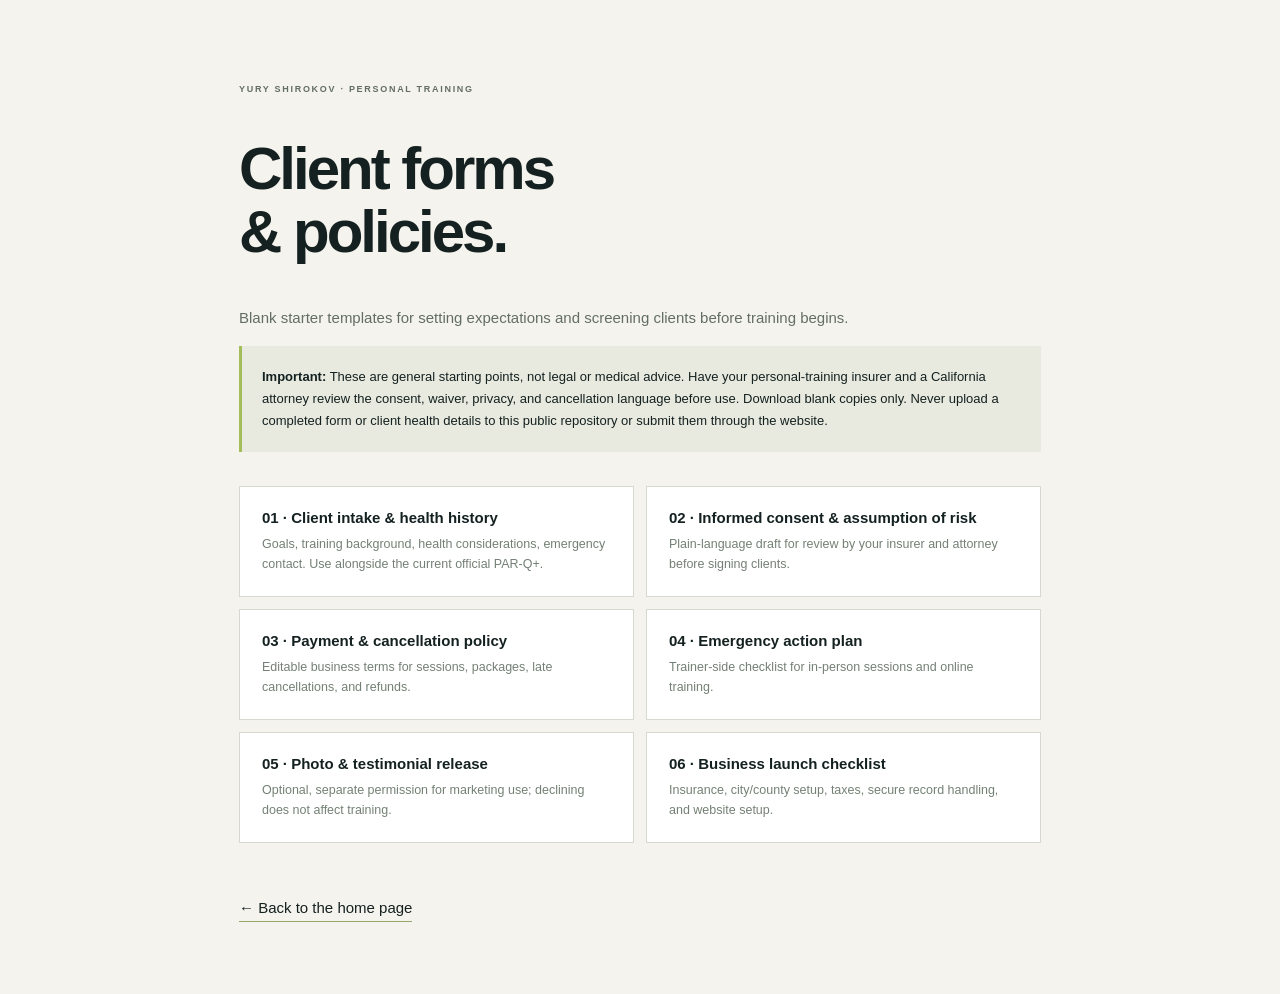
==== docs/index.html @ eaef8ebf "Add index.html" ====
<!doctype html>
<html lang="en"><head><meta charset="utf-8"><meta name="viewport" content="width=device-width,initial-scale=1"><meta name="robots" content="noindex"><title>Client Forms & Policies | Yury Shirokov</title><link rel="stylesheet" href="../styles.css"><style>.docs{max-width:850px;margin:auto;padding:72px 24px}.docs h1{font:800 clamp(38px,6vw,60px)/1.05 'Manrope',sans-serif;letter-spacing:-.05em}.docs>p{color:#626e64;line-height:1.8}.doc-list{display:grid;grid-template-columns:1fr 1fr;gap:12px;margin:34px 0}.doc-list a{padding:22px;border:1px solid #d6dace;background:#fff}.doc-list a:hover{border-color:#9cb45c}.doc-list strong,.doc-list small{display:block}.doc-list small{color:#748075;line-height:1.6;margin-top:8px}.warning{padding:20px;background:#e8eadf;border-left:3px solid #a4bd5b;line-height:1.7;font-size:13px}.back{display:inline-block;margin-top:22px;border-bottom:1px solid #94a66c;padding-bottom:5px}@media(max-width:600px){.doc-list{grid-template-columns:1fr}}</style></head>
<body><main class="docs"><p class="eyebrow">YURY SHIROKOV · PERSONAL TRAINING</p><h1>Client forms<br>& policies.</h1><p>Blank starter templates for setting expectations and screening clients before training begins.</p><div class="warning"><strong>Important:</strong> These are general starting points, not legal or medical advice. Have your personal-training insurer and a California attorney review the consent, waiver, privacy, and cancellation language before use. Download blank copies only. Never upload a completed form or client health details to this public repository or submit them through the website.</div><div class="doc-list"><a href="client-intake-and-health-history.md"><strong>01 · Client intake & health history</strong><small>Goals, training background, health considerations, emergency contact. Use alongside the current official PAR-Q+.</small></a><a href="informed-consent-and-waiver-template.md"><strong>02 · Informed consent & assumption of risk</strong><small>Plain-language draft for review by your insurer and attorney before signing clients.</small></a><a href="payment-cancellation-policy.md"><strong>03 · Payment & cancellation policy</strong><small>Editable business terms for sessions, packages, late cancellations, and refunds.</small></a><a href="emergency-action-plan.md"><strong>04 · Emergency action plan</strong><small>Trainer-side checklist for in-person sessions and online training.</small></a><a href="photo-testimonial-release.md"><strong>05 · Photo & testimonial release</strong><small>Optional, separate permission for marketing use; declining does not affect training.</small></a><a href="launch-checklist.md"><strong>06 · Business launch checklist</strong><small>Insurance, city/county setup, taxes, secure record handling, and website setup.</small></a></div><a class="back" href="../">← Back to the home page</a></main></body></html>
---- styles.css ----
:root{--ink:#142120;--paper:#f5f3ed;--lime:#d5f36a;--muted:#767e76;--line:#dcded5;--serif:Georgia,'Times New Roman',serif;--sans:'DM Sans',Arial,sans-serif;--display:'Manrope','DM Sans',sans-serif}*{box-sizing:border-box}html{scroll-behavior:smooth}body{margin:0;background:var(--paper);color:var(--ink);font-family:var(--sans);font-size:15px}a{color:inherit;text-decoration:none}.topbar{height:78px;padding:0 6.2%;display:flex;align-items:center;justify-content:space-between;background:var(--paper)}.brand{display:flex;align-items:center;gap:11px;font:800 11px var(--display);letter-spacing:.12em}.brand small{display:block;margin-top:4px;font:600 8px var(--sans);letter-spacing:.22em;color:var(--muted)}.brand-mark{display:grid;place-items:center;width:35px;height:35px;background:var(--ink);color:var(--lime);font:800 11px var(--display);letter-spacing:0}.topbar nav{display:flex;align-items:center;gap:35px;font-size:12px;font-weight:600}.topbar nav>a:not(.nav-cta){color:#64706b}.nav-cta{padding:12px 17px;background:var(--ink);color:white}.nav-cta span{color:var(--lime);margin-left:9px}.hero{position:relative;min-height:650px;background:var(--ink);color:white;padding:92px 11% 80px;overflow:hidden;display:grid;grid-template-columns:1.1fr .9fr;align-items:center}.hero-copy{position:relative;z-index:2;max-width:540px}.eyebrow{font-size:9px;font-weight:700;letter-spacing:.19em;color:#65726b}.hero .eyebrow{color:#b9c3b8}.dot{display:inline-block;width:7px;height:7px;background:var(--lime);border-radius:50%;margin-right:9px}.hero h1,.intro h2,.services h2,.about h2,.contact h2{font:700 clamp(48px,6.4vw,86px)/.98 var(--display);letter-spacing:-.065em;margin:28px 0}.hero h1 em,.intro h2 em,.services h2 em,.about h2 em,.contact h2 em,.photo-break h2 em{font-family:var(--serif);font-weight:400;color:var(--lime);letter-spacing:-.055em}.hero-text{max-width:430px;color:#c1c9c0;font-size:15px;line-height:1.8}.hero-actions{display:flex;align-items:center;gap:24px;margin:29px 0 53px}.button{display:inline-block;padding:15px 18px;background:var(--lime);color:var(--ink);font-size:11px;font-weight:700}.button span{margin-left:12px}.text-link{font-size:11px;color:#d0d7cd}.text-link span{color:var(--lime);margin-left:7px}.hero-note{display:flex;gap:11px;align-items:center;font-size:11px;font-weight:600}.hero-note small{display:block;margin-top:5px;color:#89968d;font-size:9px;font-weight:400}.check{display:grid;place-items:center;border:1px solid #7a8b7b;color:var(--lime);width:25px;height:25px;border-radius:50%}.hero-visual{min-height:440px;position:relative;display:flex;align-items:center;justify-content:center}.photo-frame{position:relative;z-index:1;width:min(330px,80%);height:420px;background:#596756;overflow:hidden}.trainer-photo{width:100%;height:100%;object-fit:cover;filter:saturate(.65);mix-blend-mode:luminosity}.photo-caption{position:absolute;bottom:0;left:0;right:0;padding:45px 20px 18px;background:linear-gradient(transparent,rgba(10,19,17,.78));display:flex;flex-direction:column;gap:5px}.photo-caption span,.photo-label{font-size:8px;letter-spacing:.16em;font-weight:700;color:var(--lime)}.photo-caption strong{font:600 17px var(--display)}.hero-stamp{position:absolute;z-index:2;right:-2%;top:14%;width:106px;height:106px;border:1px solid #7a8b7b;border-radius:50%;display:flex;flex-direction:column;align-items:center;justify-content:center;transform:rotate(11deg);font-size:7px;letter-spacing:.12em;color:#d0d8ce}.hero-stamp b{font:800 18px var(--display);color:var(--lime);letter-spacing:.05em}.orbit{position:absolute;border:1px solid rgba(213,243,106,.21);border-radius:50%;width:400px;height:400px}.orbit-two{width:490px;height:490px;border-color:rgba(255,255,255,.08)}.hero-bottom{position:absolute;bottom:24px;left:6.2%;right:6.2%;display:flex;justify-content:space-between;color:#87938b;font-size:8px;letter-spacing:.14em}.arrow{color:var(--lime);font-size:13px;margin-left:7px}.section{padding:100px 11%}.section-index{font-size:8px;font-weight:700;letter-spacing:.18em;color:#8b948b}.intro{display:grid;grid-template-columns:1fr 2fr;gap:32px 70px}.intro-content{max-width:650px}.intro h2,.services h2,.about h2,.contact h2{font-size:clamp(42px,5vw,65px);margin:0 0 23px}.intro h2 em,.services h2 em,.about h2 em,.contact h2 em{color:#718347}.intro-content>p,.services-heading>p,.about-copy>p,.contact-main>p:not(.eyebrow){font-size:13px;line-height:1.9;color:#727a71;max-width:520px}.under-link{display:inline-block;margin-top:16px;padding-bottom:7px;border-bottom:1px solid #a4b77e;font-size:11px;font-weight:700}.under-link span{margin-left:17px;color:#7d9347}.values{grid-column:2;display:grid;grid-template-columns:repeat(3,1fr);gap:28px;margin-top:15px}.values>div{border-top:1px solid var(--line);padding-top:18px}.values span,.service-number{font-size:9px;letter-spacing:.12em;color:#87916e}.values h3{font:700 14px var(--display);margin:17px 0 8px}.values p{font-size:11px;line-height:1.7;color:#7e857d;margin:0}.services{background:#e9e9df}.services-heading{grid-column:1/-1;display:flex;align-items:end;justify-content:space-between;margin:23px 0 28px}.services-heading>p{max-width:280px;padding-bottom:8px}.service-grid{grid-column:1/-1;display:grid;grid-template-columns:repeat(3,1fr);gap:14px}.service-card{min-height:320px;background:var(--paper);padding:27px;display:flex;flex-direction:column;position:relative}.service-featured{background:var(--ink);color:white}.service-icon{position:absolute;right:27px;top:24px;font-size:20px;color:#8d9c64}.service-card h3{font:700 20px var(--display);letter-spacing:-.03em;margin:54px 0 13px}.service-card p{font-size:11px;line-height:1.85;color:#7e857d;max-width:260px;margin:0}.service-featured p{color:#adb6aa}.service-foot{margin-top:auto;border-top:1px solid var(--line);padding-top:15px;display:flex;justify-content:space-between;align-items:center;font-size:8px;letter-spacing:.13em;color:#7b847c}.service-featured .service-foot{border-color:#415047;color:#b7c1b5}.service-foot a{color:#81964d;font-size:16px}.pricing-note{font-size:10px;color:#727a71;margin-top:19px}.photo-break{display:grid;grid-template-columns:1.1fr .9fr;min-height:440px;background:#172322;color:white}.photo-break-art{position:relative;min-height:440px;background:radial-gradient(ellipse at 70% 35%,rgba(213,243,106,.18),transparent 35%),linear-gradient(135deg,#34463c,#172322 70%);display:flex;align-items:center;justify-content:center;overflow:hidden}.photo-break-art:before,.photo-break-art:after{content:"";position:absolute;width:430px;height:430px;border:1px solid rgba(213,243,106,.24);border-radius:50%}.photo-break-art:after{width:560px;height:560px;border-color:rgba(255,255,255,.09)}.photo-tag{position:absolute;top:26px;left:11%;font-size:8px;letter-spacing:.17em;color:#bec9bb}.big-number{position:relative;z-index:1;font:800 clamp(38px,5.5vw,68px)/.9 var(--display);letter-spacing:-.07em;color:var(--lime);transform:rotate(-7deg)}.small-caption{position:absolute;bottom:25px;left:11%;font-size:8px;letter-spacing:.15em;color:#c1c9c0}.photo-break-copy{padding:85px 13% 70px}.photo-break h2{font:700 56px/.98 var(--display);letter-spacing:-.06em;margin:23px 0}.photo-break h2 em{color:var(--lime)}.photo-break-copy>p{font-size:12px;line-height:1.9;color:#adb6aa;max-width:330px}.photo-break-copy .under-link{color:white;border-color:#61705c}.about{display:grid;grid-template-columns:.8fr 1.2fr;gap:50px 80px}.about-photo{grid-column:1;grid-row:2;position:relative;width:100%;max-width:320px;height:360px;background:#d9ddcc}.about-photo img{width:100%;height:100%;object-fit:cover;filter:saturate(.65)}.photo-label{position:absolute;bottom:0;left:0;background:var(--ink);padding:13px 15px}.about-copy{grid-column:2;grid-row:2;padding-top:16px}.about-copy .eyebrow{margin-top:0}.about-copy>p{max-width:490px}.credentials{display:flex;flex-wrap:wrap;gap:8px;margin-top:25px}.credentials span{padding:9px 11px;border:1px solid #d4d8cb;font-size:8px;letter-spacing:.08em;font-weight:700}.testimonial{background:var(--lime);display:grid;grid-template-columns:1fr 2fr;gap:60px}.testimonial .section-index{color:#61713e}.testimonial-inner{max-width:650px}.quote-mark{font:80px/.6 var(--serif);color:#718347}.testimonial blockquote{font:italic 28px/1.35 var(--serif);margin:18px 0}.testimonial-inner>p{font-size:8px;font-weight:700;letter-spacing:.15em}.testimonial-inner small{font-size:9px;color:#627146}.contact{display:grid;grid-template-columns:1fr 1fr;gap:60px}.contact-main{grid-column:1;grid-row:2}.contact-main .eyebrow{margin-top:0}.contact-aside{grid-column:2;grid-row:2;background:var(--ink);color:white;min-height:330px;display:flex;flex-direction:column;justify-content:center;align-items:center;position:relative;overflow:hidden}.contact-orbit{position:absolute;width:230px;height:230px;border:1px solid #455248;border-radius:50%;display:grid;place-items:center;font:800 60px var(--display);color:var(--lime);opacity:.6}.contact-aside p{position:relative;z-index:1;font:700 18px/1.7 var(--display);letter-spacing:.05em}.contact-aside em{font-family:var(--serif);font-weight:400;color:var(--lime)}.availability{position:absolute;bottom:19px;font-size:8px;letter-spacing:.15em;color:#a7b1a7}.contact-placeholder{display:flex;align-items:center;gap:14px;padding:17px;margin-top:25px;background:#e8e9df;max-width:390px}.contact-icon{font-size:19px;color:#7b9149}.contact-placeholder strong,.contact-placeholder small{display:block}.contact-placeholder strong{font-size:11px}.contact-placeholder small{font-size:9px;color:#7c847a;margin-top:5px}footer{min-height:110px;background:var(--ink);color:white;padding:25px 6.2%;display:flex;align-items:center;justify-content:space-between}footer p{font:italic 13px var(--serif);color:#b0b9ad}footer>div{display:flex;gap:24px;font-size:9px;color:#aab3a8}footer>div a{color:var(--lime)}@media(max-width:760px){.topbar{height:68px;padding:0 5%}.topbar nav{gap:14px}.topbar nav>a:not(.nav-cta){display:none}.hero{padding:65px 7% 75px;grid-template-columns:1fr;min-height:auto}.hero h1{font-size:62px}.hero-visual{min-height:360px;margin-top:25px}.photo-frame{height:340px;width:265px}.hero-stamp{right:5%;top:4%}.orbit{width:320px;height:320px}.orbit-two{width:390px;height:390px}.hero-bottom{left:7%;right:7%;font-size:7px}.section{padding:70px 7%}.intro{grid-template-columns:1fr;gap:25px}.values{grid-column:1;grid-template-columns:1fr;gap:16px}.values>div{padding-top:13px}.values h3{margin:10px 0 6px}.services-heading{display:block}.services-heading>p{margin-top:0}.service-grid{grid-template-columns:1fr}.service-card{min-height:260px}.photo-break{grid-template-columns:1fr}.photo-break-art{min-height:320px}.photo-break-copy{padding:60px 8%}.about{grid-template-columns:1fr;gap:25px}.about-photo,.about-copy{grid-column:1;grid-row:auto}.about-photo{height:340px;max-width:100%}.testimonial{grid-template-columns:1fr;gap:28px}.contact{grid-template-columns:1fr;gap:25px}.contact-main,.contact-aside{grid-column:1;grid-row:auto}.contact-aside{min-height:280px}footer{padding:23px 6%;flex-wrap:wrap;gap:14px}footer p{order:3;width:100%;margin:0}footer>div{gap:12px;font-size:8px}}@media(max-width:400px){.brand{font-size:9px}.brand-mark{width:31px;height:31px}.nav-cta{padding:10px 11px;font-size:10px}.hero-actions{gap:14px}.button{padding:13px;font-size:10px}.text-link{font-size:10px}.hero h1{font-size:55px}.hero-bottom span:first-child{max-width:52%}}@media(prefers-reduced-motion:reduce){html{scroll-behavior:auto}}
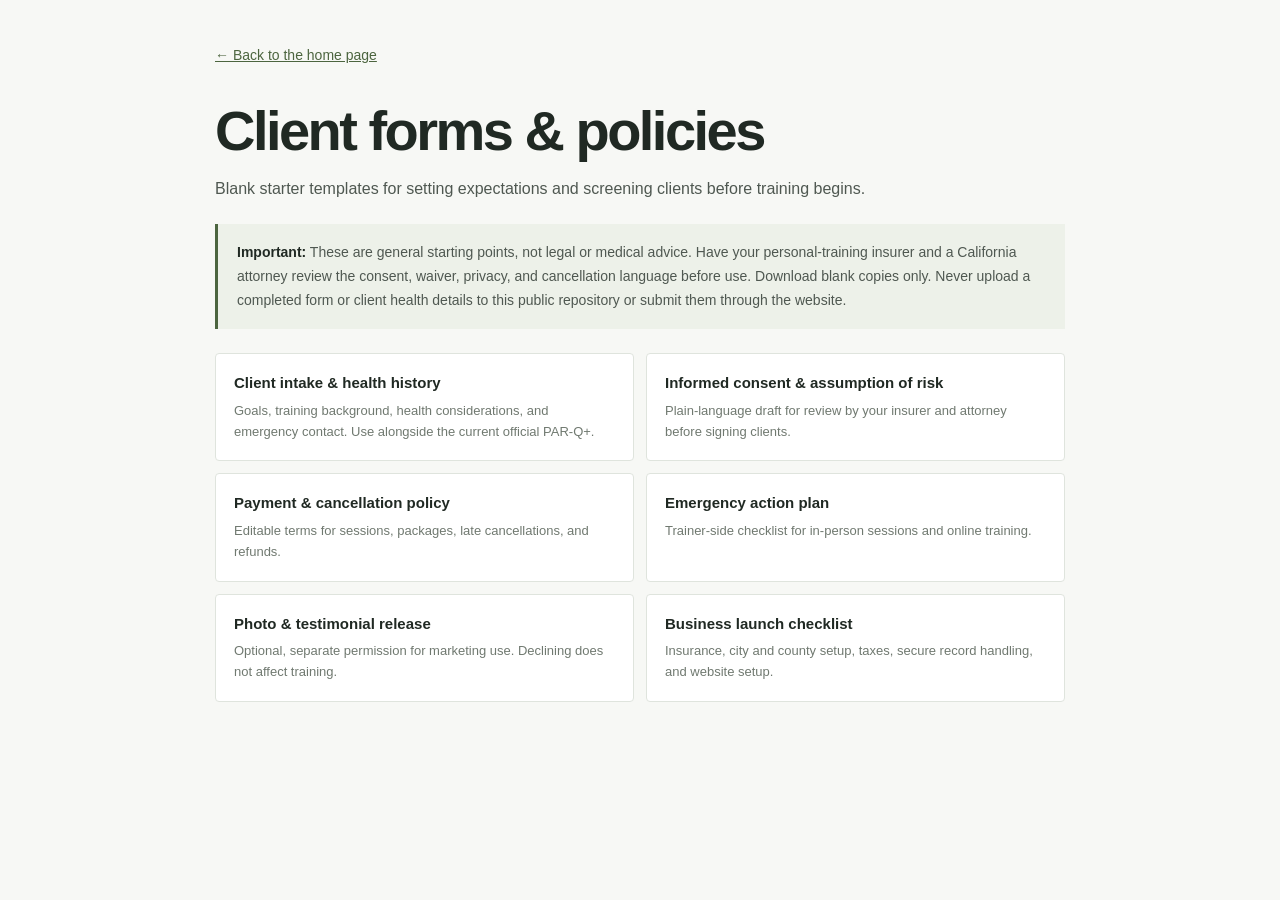
==== commit 8922dfdc: "Match client forms page to simplified site" ====
--- a/docs/index.html
+++ b/docs/index.html
@@ -1,3 +1,44 @@
 <!doctype html>
-<html lang="en"><head><meta charset="utf-8"><meta name="viewport" content="width=device-width,initial-scale=1"><meta name="robots" content="noindex"><title>Client Forms & Policies | Yury Shirokov</title><link rel="stylesheet" href="../styles.css"><style>.docs{max-width:850px;margin:auto;padding:72px 24px}.docs h1{font:800 clamp(38px,6vw,60px)/1.05 'Manrope',sans-serif;letter-spacing:-.05em}.docs>p{color:#626e64;line-height:1.8}.doc-list{display:grid;grid-template-columns:1fr 1fr;gap:12px;margin:34px 0}.doc-list a{padding:22px;border:1px solid #d6dace;background:#fff}.doc-list a:hover{border-color:#9cb45c}.doc-list strong,.doc-list small{display:block}.doc-list small{color:#748075;line-height:1.6;margin-top:8px}.warning{padding:20px;background:#e8eadf;border-left:3px solid #a4bd5b;line-height:1.7;font-size:13px}.back{display:inline-block;margin-top:22px;border-bottom:1px solid #94a66c;padding-bottom:5px}@media(max-width:600px){.doc-list{grid-template-columns:1fr}}</style></head>
-<body><main class="docs"><p class="eyebrow">YURY SHIROKOV · PERSONAL TRAINING</p><h1>Client forms<br>& policies.</h1><p>Blank starter templates for setting expectations and screening clients before training begins.</p><div class="warning"><strong>Important:</strong> These are general starting points, not legal or medical advice. Have your personal-training insurer and a California attorney review the consent, waiver, privacy, and cancellation language before use. Download blank copies only. Never upload a completed form or client health details to this public repository or submit them through the website.</div><div class="doc-list"><a href="client-intake-and-health-history.md"><strong>01 · Client intake & health history</strong><small>Goals, training background, health considerations, emergency contact. Use alongside the current official PAR-Q+.</small></a><a href="informed-consent-and-waiver-template.md"><strong>02 · Informed consent & assumption of risk</strong><small>Plain-language draft for review by your insurer and attorney before signing clients.</small></a><a href="payment-cancellation-policy.md"><strong>03 · Payment & cancellation policy</strong><small>Editable business terms for sessions, packages, late cancellations, and refunds.</small></a><a href="emergency-action-plan.md"><strong>04 · Emergency action plan</strong><small>Trainer-side checklist for in-person sessions and online training.</small></a><a href="photo-testimonial-release.md"><strong>05 · Photo & testimonial release</strong><small>Optional, separate permission for marketing use; declining does not affect training.</small></a><a href="launch-checklist.md"><strong>06 · Business launch checklist</strong><small>Insurance, city/county setup, taxes, secure record handling, and website setup.</small></a></div><a class="back" href="../">← Back to the home page</a></main></body></html>+<html lang="en">
+<head>
+  <meta charset="utf-8">
+  <meta name="viewport" content="width=device-width, initial-scale=1">
+  <meta name="robots" content="noindex">
+  <title>Client Forms & Policies | Yury Shirokov</title>
+  <link rel="stylesheet" href="../styles.css?v=20260923-clean">
+  <style>
+    .docs { width: min(100% - 48px, 850px); margin: 0 auto; padding: 42px 0 72px; }
+    .docs .back { display: inline-block; margin-bottom: 34px; color: var(--accent); font-size: 14px; }
+    .docs h1 { max-width: 720px; margin: 0 0 14px; font-size: clamp(38px, 6vw, 56px); }
+    .docs .intro { max-width: 680px; margin-bottom: 22px; color: var(--body); }
+    .warning { padding: 17px 19px; border-left: 3px solid var(--accent); background: var(--accent-soft); color: var(--body); font-size: 14px; line-height: 1.7; }
+    .warning strong { color: var(--ink); }
+    .doc-list { display: grid; grid-template-columns: repeat(2, minmax(0, 1fr)); gap: 12px; margin: 24px 0; }
+    .doc-list a { display: block; padding: 18px; border: 1px solid var(--line); border-radius: 4px; background: var(--surface); text-decoration: none; }
+    .doc-list a:hover { border-color: #aab99f; }
+    .doc-list strong, .doc-list small { display: block; }
+    .doc-list strong { font-size: 15px; line-height: 1.5; }
+    .doc-list small { margin-top: 6px; color: var(--muted); font-size: 13px; line-height: 1.6; }
+    @media (max-width: 600px) {
+      .docs { width: min(100% - 36px, 520px); padding-top: 28px; }
+      .doc-list { grid-template-columns: 1fr; }
+    }
+  </style>
+</head>
+<body>
+  <main class="docs">
+    <a class="back" href="../">← Back to the home page</a>
+    <h1>Client forms &amp; policies</h1>
+    <p class="intro">Blank starter templates for setting expectations and screening clients before training begins.</p>
+    <div class="warning"><strong>Important:</strong> These are general starting points, not legal or medical advice. Have your personal-training insurer and a California attorney review the consent, waiver, privacy, and cancellation language before use. Download blank copies only. Never upload a completed form or client health details to this public repository or submit them through the website.</div>
+    <div class="doc-list">
+      <a href="client-intake-and-health-history.md"><strong>Client intake &amp; health history</strong><small>Goals, training background, health considerations, and emergency contact. Use alongside the current official PAR-Q+.</small></a>
+      <a href="informed-consent-and-waiver-template.md"><strong>Informed consent &amp; assumption of risk</strong><small>Plain-language draft for review by your insurer and attorney before signing clients.</small></a>
+      <a href="payment-cancellation-policy.md"><strong>Payment &amp; cancellation policy</strong><small>Editable terms for sessions, packages, late cancellations, and refunds.</small></a>
+      <a href="emergency-action-plan.md"><strong>Emergency action plan</strong><small>Trainer-side checklist for in-person sessions and online training.</small></a>
+      <a href="photo-testimonial-release.md"><strong>Photo &amp; testimonial release</strong><small>Optional, separate permission for marketing use. Declining does not affect training.</small></a>
+      <a href="launch-checklist.md"><strong>Business launch checklist</strong><small>Insurance, city and county setup, taxes, secure record handling, and website setup.</small></a>
+    </div>
+  </main>
+</body>
+</html>
--- a/styles.css
+++ b/styles.css
@@ -1 +1,227 @@
-:root{--ink:#142120;--paper:#f5f3ed;--lime:#d5f36a;--muted:#767e76;--line:#dcded5;--serif:Georgia,'Times New Roman',serif;--sans:'DM Sans',Arial,sans-serif;--display:'Manrope','DM Sans',sans-serif}*{box-sizing:border-box}html{scroll-behavior:smooth}body{margin:0;background:var(--paper);color:var(--ink);font-family:var(--sans);font-size:15px}a{color:inherit;text-decoration:none}.topbar{height:78px;padding:0 6.2%;display:flex;align-items:center;justify-content:space-between;background:var(--paper)}.brand{display:flex;align-items:center;gap:11px;font:800 11px var(--display);letter-spacing:.12em}.brand small{display:block;margin-top:4px;font:600 8px var(--sans);letter-spacing:.22em;color:var(--muted)}.brand-mark{display:grid;place-items:center;width:35px;height:35px;background:var(--ink);color:var(--lime);font:800 11px var(--display);letter-spacing:0}.topbar nav{display:flex;align-items:center;gap:35px;font-size:12px;font-weight:600}.topbar nav>a:not(.nav-cta){color:#64706b}.nav-cta{padding:12px 17px;background:var(--ink);color:white}.nav-cta span{color:var(--lime);margin-left:9px}.hero{position:relative;min-height:650px;background:var(--ink);color:white;padding:92px 11% 80px;overflow:hidden;display:grid;grid-template-columns:1.1fr .9fr;align-items:center}.hero-copy{position:relative;z-index:2;max-width:540px}.eyebrow{font-size:9px;font-weight:700;letter-spacing:.19em;color:#65726b}.hero .eyebrow{color:#b9c3b8}.dot{display:inline-block;width:7px;height:7px;background:var(--lime);border-radius:50%;margin-right:9px}.hero h1,.intro h2,.services h2,.about h2,.contact h2{font:700 clamp(48px,6.4vw,86px)/.98 var(--display);letter-spacing:-.065em;margin:28px 0}.hero h1 em,.intro h2 em,.services h2 em,.about h2 em,.contact h2 em,.photo-break h2 em{font-family:var(--serif);font-weight:400;color:var(--lime);letter-spacing:-.055em}.hero-text{max-width:430px;color:#c1c9c0;font-size:15px;line-height:1.8}.hero-actions{display:flex;align-items:center;gap:24px;margin:29px 0 53px}.button{display:inline-block;padding:15px 18px;background:var(--lime);color:var(--ink);font-size:11px;font-weight:700}.button span{margin-left:12px}.text-link{font-size:11px;color:#d0d7cd}.text-link span{color:var(--lime);margin-left:7px}.hero-note{display:flex;gap:11px;align-items:center;font-size:11px;font-weight:600}.hero-note small{display:block;margin-top:5px;color:#89968d;font-size:9px;font-weight:400}.check{display:grid;place-items:center;border:1px solid #7a8b7b;color:var(--lime);width:25px;height:25px;border-radius:50%}.hero-visual{min-height:440px;position:relative;display:flex;align-items:center;justify-content:center}.photo-frame{position:relative;z-index:1;width:min(330px,80%);height:420px;background:#596756;overflow:hidden}.trainer-photo{width:100%;height:100%;object-fit:cover;filter:saturate(.65);mix-blend-mode:luminosity}.photo-caption{position:absolute;bottom:0;left:0;right:0;padding:45px 20px 18px;background:linear-gradient(transparent,rgba(10,19,17,.78));display:flex;flex-direction:column;gap:5px}.photo-caption span,.photo-label{font-size:8px;letter-spacing:.16em;font-weight:700;color:var(--lime)}.photo-caption strong{font:600 17px var(--display)}.hero-stamp{position:absolute;z-index:2;right:-2%;top:14%;width:106px;height:106px;border:1px solid #7a8b7b;border-radius:50%;display:flex;flex-direction:column;align-items:center;justify-content:center;transform:rotate(11deg);font-size:7px;letter-spacing:.12em;color:#d0d8ce}.hero-stamp b{font:800 18px var(--display);color:var(--lime);letter-spacing:.05em}.orbit{position:absolute;border:1px solid rgba(213,243,106,.21);border-radius:50%;width:400px;height:400px}.orbit-two{width:490px;height:490px;border-color:rgba(255,255,255,.08)}.hero-bottom{position:absolute;bottom:24px;left:6.2%;right:6.2%;display:flex;justify-content:space-between;color:#87938b;font-size:8px;letter-spacing:.14em}.arrow{color:var(--lime);font-size:13px;margin-left:7px}.section{padding:100px 11%}.section-index{font-size:8px;font-weight:700;letter-spacing:.18em;color:#8b948b}.intro{display:grid;grid-template-columns:1fr 2fr;gap:32px 70px}.intro-content{max-width:650px}.intro h2,.services h2,.about h2,.contact h2{font-size:clamp(42px,5vw,65px);margin:0 0 23px}.intro h2 em,.services h2 em,.about h2 em,.contact h2 em{color:#718347}.intro-content>p,.services-heading>p,.about-copy>p,.contact-main>p:not(.eyebrow){font-size:13px;line-height:1.9;color:#727a71;max-width:520px}.under-link{display:inline-block;margin-top:16px;padding-bottom:7px;border-bottom:1px solid #a4b77e;font-size:11px;font-weight:700}.under-link span{margin-left:17px;color:#7d9347}.values{grid-column:2;display:grid;grid-template-columns:repeat(3,1fr);gap:28px;margin-top:15px}.values>div{border-top:1px solid var(--line);padding-top:18px}.values span,.service-number{font-size:9px;letter-spacing:.12em;color:#87916e}.values h3{font:700 14px var(--display);margin:17px 0 8px}.values p{font-size:11px;line-height:1.7;color:#7e857d;margin:0}.services{background:#e9e9df}.services-heading{grid-column:1/-1;display:flex;align-items:end;justify-content:space-between;margin:23px 0 28px}.services-heading>p{max-width:280px;padding-bottom:8px}.service-grid{grid-column:1/-1;display:grid;grid-template-columns:repeat(3,1fr);gap:14px}.service-card{min-height:320px;background:var(--paper);padding:27px;display:flex;flex-direction:column;position:relative}.service-featured{background:var(--ink);color:white}.service-icon{position:absolute;right:27px;top:24px;font-size:20px;color:#8d9c64}.service-card h3{font:700 20px var(--display);letter-spacing:-.03em;margin:54px 0 13px}.service-card p{font-size:11px;line-height:1.85;color:#7e857d;max-width:260px;margin:0}.service-featured p{color:#adb6aa}.service-foot{margin-top:auto;border-top:1px solid var(--line);padding-top:15px;display:flex;justify-content:space-between;align-items:center;font-size:8px;letter-spacing:.13em;color:#7b847c}.service-featured .service-foot{border-color:#415047;color:#b7c1b5}.service-foot a{color:#81964d;font-size:16px}.pricing-note{font-size:10px;color:#727a71;margin-top:19px}.photo-break{display:grid;grid-template-columns:1.1fr .9fr;min-height:440px;background:#172322;color:white}.photo-break-art{position:relative;min-height:440px;background:radial-gradient(ellipse at 70% 35%,rgba(213,243,106,.18),transparent 35%),linear-gradient(135deg,#34463c,#172322 70%);display:flex;align-items:center;justify-content:center;overflow:hidden}.photo-break-art:before,.photo-break-art:after{content:"";position:absolute;width:430px;height:430px;border:1px solid rgba(213,243,106,.24);border-radius:50%}.photo-break-art:after{width:560px;height:560px;border-color:rgba(255,255,255,.09)}.photo-tag{position:absolute;top:26px;left:11%;font-size:8px;letter-spacing:.17em;color:#bec9bb}.big-number{position:relative;z-index:1;font:800 clamp(38px,5.5vw,68px)/.9 var(--display);letter-spacing:-.07em;color:var(--lime);transform:rotate(-7deg)}.small-caption{position:absolute;bottom:25px;left:11%;font-size:8px;letter-spacing:.15em;color:#c1c9c0}.photo-break-copy{padding:85px 13% 70px}.photo-break h2{font:700 56px/.98 var(--display);letter-spacing:-.06em;margin:23px 0}.photo-break h2 em{color:var(--lime)}.photo-break-copy>p{font-size:12px;line-height:1.9;color:#adb6aa;max-width:330px}.photo-break-copy .under-link{color:white;border-color:#61705c}.about{display:grid;grid-template-columns:.8fr 1.2fr;gap:50px 80px}.about-photo{grid-column:1;grid-row:2;position:relative;width:100%;max-width:320px;height:360px;background:#d9ddcc}.about-photo img{width:100%;height:100%;object-fit:cover;filter:saturate(.65)}.photo-label{position:absolute;bottom:0;left:0;background:var(--ink);padding:13px 15px}.about-copy{grid-column:2;grid-row:2;padding-top:16px}.about-copy .eyebrow{margin-top:0}.about-copy>p{max-width:490px}.credentials{display:flex;flex-wrap:wrap;gap:8px;margin-top:25px}.credentials span{padding:9px 11px;border:1px solid #d4d8cb;font-size:8px;letter-spacing:.08em;font-weight:700}.testimonial{background:var(--lime);display:grid;grid-template-columns:1fr 2fr;gap:60px}.testimonial .section-index{color:#61713e}.testimonial-inner{max-width:650px}.quote-mark{font:80px/.6 var(--serif);color:#718347}.testimonial blockquote{font:italic 28px/1.35 var(--serif);margin:18px 0}.testimonial-inner>p{font-size:8px;font-weight:700;letter-spacing:.15em}.testimonial-inner small{font-size:9px;color:#627146}.contact{display:grid;grid-template-columns:1fr 1fr;gap:60px}.contact-main{grid-column:1;grid-row:2}.contact-main .eyebrow{margin-top:0}.contact-aside{grid-column:2;grid-row:2;background:var(--ink);color:white;min-height:330px;display:flex;flex-direction:column;justify-content:center;align-items:center;position:relative;overflow:hidden}.contact-orbit{position:absolute;width:230px;height:230px;border:1px solid #455248;border-radius:50%;display:grid;place-items:center;font:800 60px var(--display);color:var(--lime);opacity:.6}.contact-aside p{position:relative;z-index:1;font:700 18px/1.7 var(--display);letter-spacing:.05em}.contact-aside em{font-family:var(--serif);font-weight:400;color:var(--lime)}.availability{position:absolute;bottom:19px;font-size:8px;letter-spacing:.15em;color:#a7b1a7}.contact-placeholder{display:flex;align-items:center;gap:14px;padding:17px;margin-top:25px;background:#e8e9df;max-width:390px}.contact-icon{font-size:19px;color:#7b9149}.contact-placeholder strong,.contact-placeholder small{display:block}.contact-placeholder strong{font-size:11px}.contact-placeholder small{font-size:9px;color:#7c847a;margin-top:5px}footer{min-height:110px;background:var(--ink);color:white;padding:25px 6.2%;display:flex;align-items:center;justify-content:space-between}footer p{font:italic 13px var(--serif);color:#b0b9ad}footer>div{display:flex;gap:24px;font-size:9px;color:#aab3a8}footer>div a{color:var(--lime)}@media(max-width:760px){.topbar{height:68px;padding:0 5%}.topbar nav{gap:14px}.topbar nav>a:not(.nav-cta){display:none}.hero{padding:65px 7% 75px;grid-template-columns:1fr;min-height:auto}.hero h1{font-size:62px}.hero-visual{min-height:360px;margin-top:25px}.photo-frame{height:340px;width:265px}.hero-stamp{right:5%;top:4%}.orbit{width:320px;height:320px}.orbit-two{width:390px;height:390px}.hero-bottom{left:7%;right:7%;font-size:7px}.section{padding:70px 7%}.intro{grid-template-columns:1fr;gap:25px}.values{grid-column:1;grid-template-columns:1fr;gap:16px}.values>div{padding-top:13px}.values h3{margin:10px 0 6px}.services-heading{display:block}.services-heading>p{margin-top:0}.service-grid{grid-template-columns:1fr}.service-card{min-height:260px}.photo-break{grid-template-columns:1fr}.photo-break-art{min-height:320px}.photo-break-copy{padding:60px 8%}.about{grid-template-columns:1fr;gap:25px}.about-photo,.about-copy{grid-column:1;grid-row:auto}.about-photo{height:340px;max-width:100%}.testimonial{grid-template-columns:1fr;gap:28px}.contact{grid-template-columns:1fr;gap:25px}.contact-main,.contact-aside{grid-column:1;grid-row:auto}.contact-aside{min-height:280px}footer{padding:23px 6%;flex-wrap:wrap;gap:14px}footer p{order:3;width:100%;margin:0}footer>div{gap:12px;font-size:8px}}@media(max-width:400px){.brand{font-size:9px}.brand-mark{width:31px;height:31px}.nav-cta{padding:10px 11px;font-size:10px}.hero-actions{gap:14px}.button{padding:13px;font-size:10px}.text-link{font-size:10px}.hero h1{font-size:55px}.hero-bottom span:first-child{max-width:52%}}@media(prefers-reduced-motion:reduce){html{scroll-behavior:auto}}+:root {
+  color-scheme: light;
+  --ink: #202923;
+  --body: #4f5851;
+  --muted: #707970;
+  --paper: #f7f8f5;
+  --surface: #fff;
+  --line: #dfe4dd;
+  --accent: #4c653f;
+  --accent-soft: #edf1e9;
+  --sans: -apple-system, BlinkMacSystemFont, "Segoe UI", Arial, sans-serif;
+}
+
+* { box-sizing: border-box; }
+html { scroll-behavior: smooth; }
+body {
+  margin: 0;
+  background: var(--paper);
+  color: var(--ink);
+  font: 16px/1.65 var(--sans);
+}
+a { color: inherit; }
+a:focus-visible { outline: 3px solid #86a66f; outline-offset: 4px; }
+.site-header, main, footer {
+  width: min(100% - 48px, 1120px);
+  margin-inline: auto;
+}
+.site-header {
+  min-height: 76px;
+  display: flex;
+  justify-content: space-between;
+  align-items: center;
+  border-bottom: 1px solid var(--line);
+}
+.brand {
+  color: var(--ink);
+  text-decoration: none;
+  font-size: 15px;
+  font-weight: 700;
+  letter-spacing: -.02em;
+}
+.brand span {
+  margin-left: 8px;
+  color: var(--muted);
+  font-size: 13px;
+  font-weight: 400;
+  letter-spacing: 0;
+}
+.site-header nav { display: flex; align-items: center; gap: 28px; }
+.site-header nav a, footer > a:not(.brand) {
+  color: var(--body);
+  font-size: 14px;
+  text-decoration: none;
+}
+.site-header nav a:hover, footer a:hover { color: var(--accent); }
+.site-header nav .nav-contact {
+  padding: 8px 13px;
+  border: 1px solid #b8c5b1;
+  border-radius: 4px;
+  color: var(--accent);
+  font-weight: 600;
+}
+
+.hero {
+  display: grid;
+  grid-template-columns: minmax(0, 1.2fr) minmax(270px, .8fr);
+  align-items: center;
+  gap: clamp(44px, 8vw, 110px);
+  padding: 72px 0 64px;
+}
+.hero-copy { max-width: 620px; }
+.kicker {
+  margin: 0 0 13px;
+  color: var(--accent);
+  font-size: 12px;
+  font-weight: 700;
+  letter-spacing: .075em;
+  text-transform: uppercase;
+}
+.kicker span { color: #9aa395; padding-inline: 3px; }
+h1, h2, h3, p { margin-top: 0; }
+h1, h2 {
+  color: var(--ink);
+  font-weight: 650;
+  letter-spacing: -.045em;
+  line-height: 1.08;
+}
+h1 { max-width: 600px; margin-bottom: 20px; font-size: clamp(42px, 5.2vw, 66px); }
+.lead {
+  max-width: 570px;
+  margin-bottom: 25px;
+  color: var(--body);
+  font-size: 18px;
+  line-height: 1.65;
+}
+.actions { display: flex; align-items: center; gap: 22px; margin-bottom: 24px; }
+.button {
+  display: inline-block;
+  padding: 11px 17px;
+  border: 1px solid var(--accent);
+  border-radius: 4px;
+  background: var(--accent);
+  color: #fff;
+  font-size: 14px;
+  font-weight: 600;
+  text-decoration: none;
+}
+.button:hover { background: #3e5534; }
+.plain-link { color: var(--accent); font-size: 14px; font-weight: 600; }
+.service-area { margin: 0; color: var(--muted); font-size: 13px; line-height: 1.9; }
+.service-area strong { color: var(--body); font-weight: 600; }
+.portrait { margin: 0; }
+.portrait img {
+  display: block;
+  width: 100%;
+  height: 450px;
+  object-fit: cover;
+  object-position: center 8%;
+  border-radius: 4px;
+  background: #e7e9e4;
+}
+.portrait figcaption { padding-top: 8px; color: var(--muted); font-size: 12px; }
+
+.section {
+  display: grid;
+  grid-template-columns: minmax(210px, .75fr) minmax(0, 1.25fr);
+  gap: 36px 70px;
+  padding: 54px 0;
+  border-top: 1px solid var(--line);
+}
+.section-heading h2, .contact h2 { margin-bottom: 0; font-size: clamp(30px, 3.7vw, 42px); }
+.section-copy { max-width: 680px; color: var(--body); }
+.section-copy p { margin-bottom: 13px; }
+.section-copy p:last-child { margin-bottom: 0; }
+
+.training { padding-block: 58px 52px; }
+.training .section-heading { grid-column: 1 / -1; }
+.training .section-heading h2 { max-width: 620px; }
+.options {
+  grid-column: 1 / -1;
+  display: grid;
+  grid-template-columns: repeat(2, minmax(0, 1fr));
+  gap: 18px;
+}
+.option {
+  padding: 23px 24px 20px;
+  border: 1px solid var(--line);
+  border-radius: 4px;
+  background: var(--surface);
+}
+.option-title { display: flex; justify-content: space-between; align-items: baseline; gap: 14px; }
+.option h3 { margin: 0; font-size: 19px; letter-spacing: -.02em; }
+.price { margin: 0; color: var(--accent); font-size: 24px; font-weight: 700; white-space: nowrap; }
+.price span { color: var(--muted); font-size: 13px; font-weight: 400; }
+.option > p:not(.option-detail) { margin: 15px 0 14px; color: var(--body); font-size: 14px; }
+.option-detail { margin: 0; padding-top: 12px; border-top: 1px solid var(--line); color: var(--muted); font-size: 12px; line-height: 1.7; }
+.session-note { grid-column: 1 / -1; margin: -18px 0 0; color: var(--muted); font-size: 13px; }
+
+.about { padding-block: 54px 58px; }
+.contact {
+  display: grid;
+  grid-template-columns: minmax(0, 1.15fr) minmax(260px, .85fr);
+  align-items: center;
+  gap: 50px;
+  padding: 36px 0 52px;
+  border-top: 1px solid var(--line);
+}
+.contact h2 { margin-bottom: 14px; }
+.contact > div > p:not(.kicker) { max-width: 550px; margin-bottom: 0; color: var(--body); }
+.contact-link {
+  display: flex;
+  flex-direction: column;
+  gap: 5px;
+  padding: 18px 20px;
+  border: 1px solid #c6d0c0;
+  border-radius: 4px;
+  background: var(--accent-soft);
+  color: var(--accent);
+  text-decoration: none;
+}
+.contact-link span { font-size: 13px; }
+.contact-link strong { font-size: 16px; }
+
+footer {
+  display: flex;
+  justify-content: space-between;
+  align-items: center;
+  gap: 18px;
+  min-height: 72px;
+  border-top: 1px solid var(--line);
+  color: var(--muted);
+  font-size: 12px;
+}
+footer .brand { font-size: 14px; }
+footer .brand span { font-size: 12px; }
+
+@media (max-width: 760px) {
+  .site-header, main, footer { width: min(100% - 36px, 600px); }
+  .site-header { min-height: 68px; }
+  .site-header nav { gap: 14px; }
+  .site-header nav a { font-size: 13px; }
+  .brand { font-size: 14px; }
+  .brand span { display: block; margin: 0; font-size: 11px; }
+  .hero { grid-template-columns: 1fr; gap: 32px; padding: 50px 0 42px; }
+  .hero-copy { order: 1; }
+  .portrait { order: 2; max-width: 460px; }
+  .portrait img { height: min(112vw, 470px); }
+  .lead { font-size: 17px; }
+  .section { grid-template-columns: 1fr; gap: 18px; padding: 40px 0; }
+  .training .section-heading, .options, .session-note { grid-column: 1; }
+  .options { grid-template-columns: 1fr; gap: 12px; }
+  .session-note { margin: -5px 0 0; }
+  .contact { grid-template-columns: 1fr; gap: 22px; padding-block: 36px 42px; }
+  footer { flex-wrap: wrap; padding-block: 17px; gap: 8px 16px; }
+  footer .brand { width: 100%; }
+}
+@media (max-width: 390px) {
+  .site-header, main, footer { width: min(100% - 28px, 600px); }
+  .site-header nav { gap: 10px; }
+  .site-header nav a { font-size: 12px; }
+  .actions { gap: 14px; }
+  .service-area { font-size: 12px; }
+  .option { padding: 19px 17px; }
+}
+@media (prefers-reduced-motion: reduce) {
+  html { scroll-behavior: auto; }
+}
